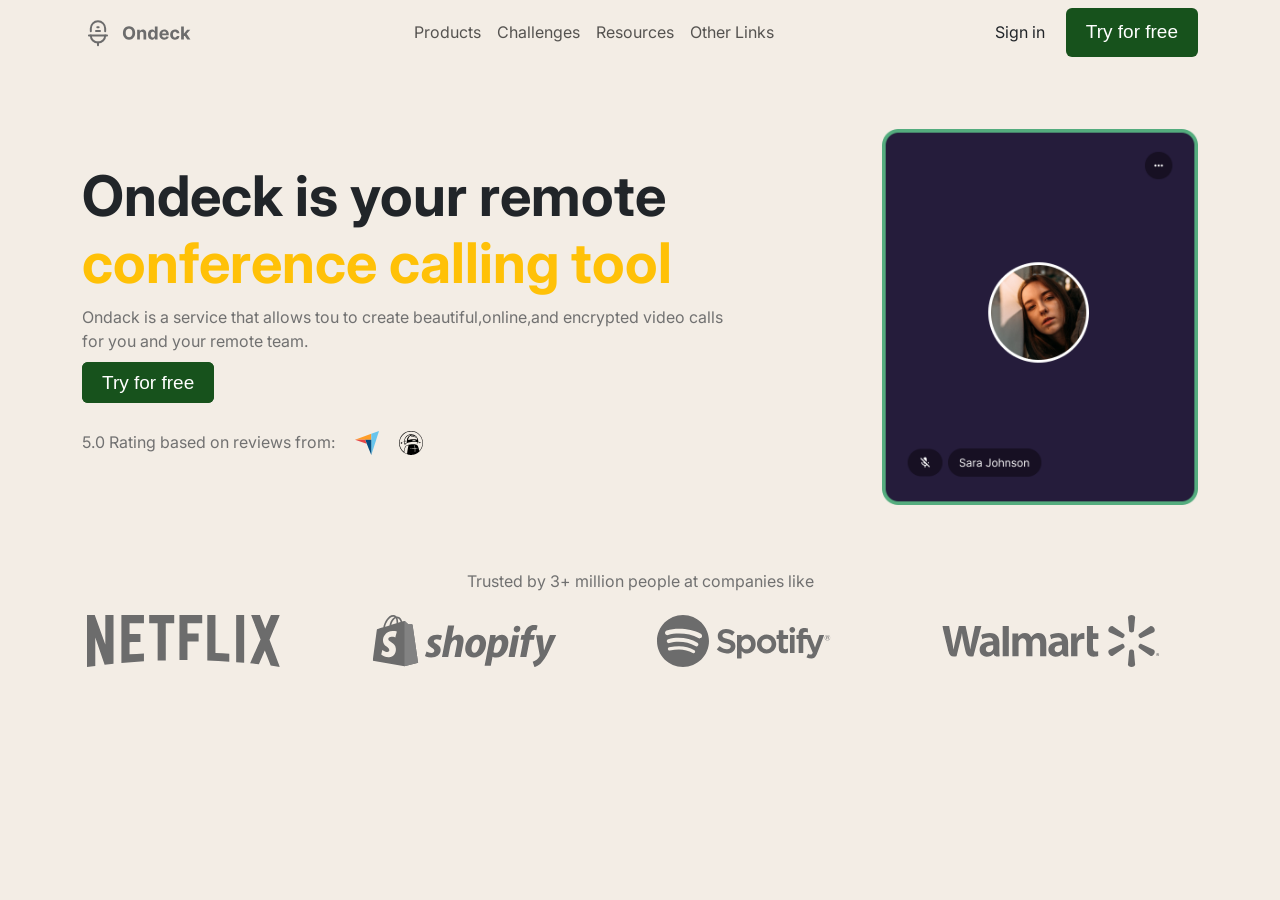
==== index.html @ 7b1e1439 "add initial files" ====
<!DOCTYPE html>
<html lang="en">
<head>
  <meta charset="UTF-8">
  <meta http-equiv="X-UA-Compatible" content="IE=edge">
  <meta name="viewport" content="width=device-width, initial-scale=1.0">
  <title>Bootstrap 5 Project</title>
  <link href="https://cdn.jsdelivr.net/npm/bootstrap@5.2.0/dist/css/bootstrap.min.css" rel="stylesheet">
  <link rel="stylesheet" href="css/style.css">

</head>
<body>

  <nav class="navbar navbar-expand-lg">

    <div class="container">
      <a class="navbar-brand" href="#"><img src="images/Logo.svg" alt="logo.svg"></a>
      <button class="navbar-toggler" type="button" data-bs-toggle="collapse" data-bs-target="#navbarSupportedContent" aria-controls="navbarSupportedContent" aria-expanded="false" aria-label="Toggle navigation">
        <span class="navbar-toggler-icon"></span>
      </button>
      <div class="collapse navbar-collapse" id="navbarSupportedContent">
        <ul class="navbar-nav me-auto ms-auto mb-2 mb-sm-0">
          <li class="nav-item">
            <a class="nav-link" href="#Products">Products</a>
          </li>
          <li class="nav-item">
            <a class="nav-link" href="#Challenges">Challenges</a>
          </li>  
          <li class="nav-item">
            <a class="nav-link" href="#Resources">Resources</a>
          </li> 
           <li class="nav-item">
            <a class="nav-link" href="#Other Links">Other Links</a>
          </li>

        </ul>
        <button class="btn me-2" type="submit">Sign in</button>
        <a class="btn1" href="">Try for free</a>

      </div>
    </div>
  </nav>

  <!--<nav class="navbar navbar-expand-lg">
    <div class="container">
    <img src="images/Logo.svg" alt="logo.svg">
      <button class="navbar-toggler" type="button" data-bs-toggle="collapse" data-bs-target="#navbarSupportedContent" aria-controls="navbarSupportedContent" aria-expanded="false" aria-label="Toggle navigation">
        <span class="navbar-toggler-icon"></span>
      </button>
        <div class="collapse navbar-collapse" id="navbarSupportedContent">   
          <ul class="navbar-nav me-auto ms-auto mb-2 mb-lg-0"> 
          <li class="nav-item">
            <a class="nav-link" href="#Products">Products</a>
          </li>
          <li class="nav-item">
            <a class="nav-link" href="#Challenges">Challenges</a>
          </li>  
          <li class="nav-item">
            <a class="nav-link" href="#Resources">Resources</a>
          </li> 
           <li class="nav-item">
            <a class="nav-link" href="#Other Links">Other Links</a>
          </li>
            <li class="nav-item">
            <a class="nav-link" href="#Sign in">Sign in</a>
          </li>
          
        </ul>
        
        <button type="button" class="btn btn-primary">Try for free</button>
      </div>
    </div>
  </nav> -->

  <section class="container section-1">
    <div class="row">
      <div class="col-lg-7 col-md-7 col-sm-7 col-12 sec1-col1">
        <div>
        <h1> Ondeck is your remote <span class="text-warning">conference calling tool</span></h1>
        <p class="text-color">Ondack is a service that allows tou to create beautiful,online,and encrypted video calls for you and your remote team.</p>
        <a class="btn1" href="">Try for free</a>
        <p class="text-color1">5.0 Rating based on reviews from: <img class="img1" src="images/Capterra Logo.svg" alt="Capterra logo.svg"> <img class="img1" src="images/AlternativeTo Logo.svg" alt=""> </p>
       

      </div>
      </div>
      <div class="col-lg-5 col-md-5 col-sm-5 col-12  text-end"> 
       <img class="img-fluid tillu"  src="images/Hero Image.png" alt="Hero image.png" >
      </div>
    </div>
  </section>

<section class="container section-2">
  <p class="text-color2">Trusted by 3+ million people at companies like</p>
      <div class="row">
       <div class="col-6 col-lg-3 col-sm-3"><img class="img2" src="images/Netflix Logo.svg" alt=""> </div>
       <div class="col-6 col-lg-3 col-sm-3"><img class="img2" src="images/Shopify Logo.svg" alt=""></div>
       <div class="col-6 col-lg-3 col-sm-3"><img class="img2" src="images/Spotify Logo.svg" alt=""></div>
       <div class="col-6 col-lg-3 col-sm-3"><img class="img2" src="images/Walmart Logo.svg" alt=""></div>
      </div>
</section>

  <script src="https://cdn.jsdelivr.net/npm/bootstrap@5.2.0/dist/js/bootstrap.bundle.min.js"></script>


</body>
</html>
---- css/style.css ----
@import url('https://fonts.googleapis.com/css2?family=Inter:wght@100;200;300;400;500;600;700;800;900&display=swap');
*{
    box-sizing: border-box;
    margin: 0;
    padding: 0;
}
body{
 background-color:#f3ede5;
 font-family: 'Inter', sans-serif;

}


.tillu{
    width: 70%;

}

.btn-color {
    color :#143417;
}

.text-color{
  color: #717171;
}

.text-color1{
    color: #717171;
    margin-top: 2rem;
  }

.text-color2{
    color: #717171;
    text-align: center;

}

 .img1{
    margin-left: 1rem;
  }

.img2{
    padding: 2%;
    
}


.section-1{
    padding-top: 4rem;
 padding-bottom: 4rem;

}
.sec1-col1{
    display: flex;
    align-items: center;
}
.sec1-col1 h1{
    font-size: 3.5rem;
    font-weight: 700;
}
.umesh{
    height: 200px;
    display: flex;
    justify-content:flex-start;
    align-items: center;
}



@media only screen and (max-width:1200px){
    
}
@media only screen and (max-width:996px){
    
}
@media only screen and (max-width:767px){
    .tillu{
    width: 100%;
    } 
}
@media only screen and (max-width:575px){
    .tillu{
        display: none;
    }
}
.btn1{
    background: #17521c;
    background-image: -webkit-linear-gradient(top, #17521c, #17521c);
    background-image: -moz-linear-gradient(top, #17521c, #17521c);
    background-image: -ms-linear-gradient(top, #17521c, #17521c);
    background-image: -o-linear-gradient(top, #17521c, #17521c);
    background-image: linear-gradient(to bottom, #17521c, #17521c);
    -webkit-border-radius: 6;
    -moz-border-radius: 6;
    border-radius: 6px;
    font-family: Arial;
    color: #ffffff;
    font-size: 19px;
    padding: 10px 20px 10px 20px;
    text-decoration: none;
  }
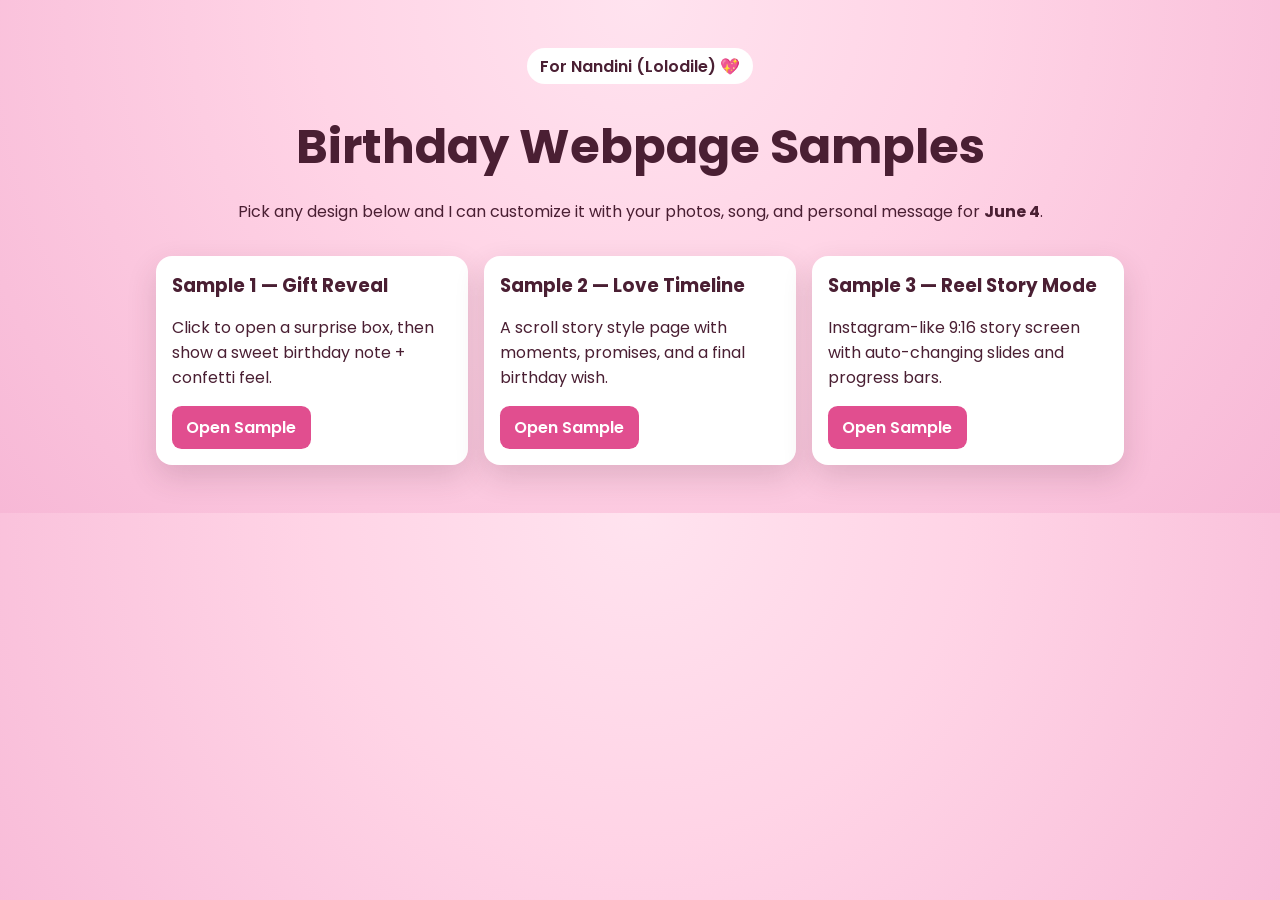
==== commit eb196548: "Create romantic birthday webpage samples for Nandini" ====
--- a/index.html
+++ b/index.html
@@ -1,107 +1,41 @@
-<!DOCTYPE html>
-<html lang="en">
-<head>
-  <meta charset="UTF-8">
-  <meta http-equiv="X-UA-Compatible" content="IE=edge">
-  <meta name="viewport" content="width=device-width, initial-scale=1.0">
-  <title>Bootstrap 5 Project</title>
-  <link href="https://cdn.jsdelivr.net/npm/bootstrap@5.2.0/dist/css/bootstrap.min.css" rel="stylesheet">
-  <link rel="stylesheet" href="css/style.css">
-
-</head>
-<body>
-
-  <nav class="navbar navbar-expand-lg">
-
-    <div class="container">
-      <a class="navbar-brand" href="#"><img src="images/Logo.svg" alt="logo.svg"></a>
-      <button class="navbar-toggler" type="button" data-bs-toggle="collapse" data-bs-target="#navbarSupportedContent" aria-controls="navbarSupportedContent" aria-expanded="false" aria-label="Toggle navigation">
-        <span class="navbar-toggler-icon"></span>
-      </button>
-      <div class="collapse navbar-collapse" id="navbarSupportedContent">
-        <ul class="navbar-nav me-auto ms-auto mb-2 mb-sm-0">
-          <li class="nav-item">
-            <a class="nav-link" href="#Products">Products</a>
-          </li>
-          <li class="nav-item">
-            <a class="nav-link" href="#Challenges">Challenges</a>
-          </li>  
-          <li class="nav-item">
-            <a class="nav-link" href="#Resources">Resources</a>
-          </li> 
-           <li class="nav-item">
-            <a class="nav-link" href="#Other Links">Other Links</a>
-          </li>
-
-        </ul>
-        <button class="btn me-2" type="submit">Sign in</button>
-        <a class="btn1" href="">Try for free</a>
-
-      </div>
-    </div>
-  </nav>
-
-  <!--<nav class="navbar navbar-expand-lg">
-    <div class="container">
-    <img src="images/Logo.svg" alt="logo.svg">
-      <button class="navbar-toggler" type="button" data-bs-toggle="collapse" data-bs-target="#navbarSupportedContent" aria-controls="navbarSupportedContent" aria-expanded="false" aria-label="Toggle navigation">
-        <span class="navbar-toggler-icon"></span>
-      </button>
-        <div class="collapse navbar-collapse" id="navbarSupportedContent">   
-          <ul class="navbar-nav me-auto ms-auto mb-2 mb-lg-0"> 
-          <li class="nav-item">
-            <a class="nav-link" href="#Products">Products</a>
-          </li>
-          <li class="nav-item">
-            <a class="nav-link" href="#Challenges">Challenges</a>
-          </li>  
-          <li class="nav-item">
-            <a class="nav-link" href="#Resources">Resources</a>
-          </li> 
-           <li class="nav-item">
-            <a class="nav-link" href="#Other Links">Other Links</a>
-          </li>
-            <li class="nav-item">
-            <a class="nav-link" href="#Sign in">Sign in</a>
-          </li>
-          
-        </ul>
-        
-        <button type="button" class="btn btn-primary">Try for free</button>
-      </div>
-    </div>
-  </nav> -->
-
-  <section class="container section-1">
-    <div class="row">
-      <div class="col-lg-7 col-md-7 col-sm-7 col-12 sec1-col1">
-        <div>
-        <h1> Ondeck is your remote <span class="text-warning">conference calling tool</span></h1>
-        <p class="text-color">Ondack is a service that allows tou to create beautiful,online,and encrypted video calls for you and your remote team.</p>
-        <a class="btn1" href="">Try for free</a>
-        <p class="text-color1">5.0 Rating based on reviews from: <img class="img1" src="images/Capterra Logo.svg" alt="Capterra logo.svg"> <img class="img1" src="images/AlternativeTo Logo.svg" alt=""> </p>
-       
-
-      </div>
-      </div>
-      <div class="col-lg-5 col-md-5 col-sm-5 col-12  text-end"> 
-       <img class="img-fluid tillu"  src="images/Hero Image.png" alt="Hero image.png" >
-      </div>
-    </div>
-  </section>
-
-<section class="container section-2">
-  <p class="text-color2">Trusted by 3+ million people at companies like</p>
-      <div class="row">
-       <div class="col-6 col-lg-3 col-sm-3"><img class="img2" src="images/Netflix Logo.svg" alt=""> </div>
-       <div class="col-6 col-lg-3 col-sm-3"><img class="img2" src="images/Shopify Logo.svg" alt=""></div>
-       <div class="col-6 col-lg-3 col-sm-3"><img class="img2" src="images/Spotify Logo.svg" alt=""></div>
-       <div class="col-6 col-lg-3 col-sm-3"><img class="img2" src="images/Walmart Logo.svg" alt=""></div>
-      </div>
-</section>
-
-  <script src="https://cdn.jsdelivr.net/npm/bootstrap@5.2.0/dist/js/bootstrap.bundle.min.js"></script>
-
-
-</body>
-</html>+<!DOCTYPE html>
+<html lang="en">
+<head>
+  <meta charset="UTF-8" />
+  <meta name="viewport" content="width=device-width, initial-scale=1.0" />
+  <title>Nandini Birthday Webpage Samples</title>
+  <link rel="stylesheet" href="css/style.css" />
+</head>
+<body>
+  <main class="container">
+    <header class="hero">
+      <p class="tag">For Nandini (Lolodile) 💖</p>
+      <h1>Birthday Webpage Samples</h1>
+      <p>
+        Pick any design below and I can customize it with your photos, song,
+        and personal message for <strong>June 4</strong>.
+      </p>
+    </header>
+
+    <section class="samples">
+      <article class="card">
+        <h2>Sample 1 — Gift Reveal</h2>
+        <p>Click to open a surprise box, then show a sweet birthday note + confetti feel.</p>
+        <a href="samples/gift-reveal.html">Open Sample</a>
+      </article>
+
+      <article class="card">
+        <h2>Sample 2 — Love Timeline</h2>
+        <p>A scroll story style page with moments, promises, and a final birthday wish.</p>
+        <a href="samples/love-timeline.html">Open Sample</a>
+      </article>
+
+      <article class="card">
+        <h2>Sample 3 — Reel Story Mode</h2>
+        <p>Instagram-like 9:16 story screen with auto-changing slides and progress bars.</p>
+        <a href="samples/reel-story.html">Open Sample</a>
+      </article>
+    </section>
+  </main>
+</body>
+</html>
--- a/css/style.css
+++ b/css/style.css
@@ -1,103 +1,44 @@
-@import url('https://fonts.googleapis.com/css2?family=Inter:wght@100;200;300;400;500;600;700;800;900&display=swap');
-*{
-    box-sizing: border-box;
-    margin: 0;
-    padding: 0;
-}
-body{
- background-color:#f3ede5;
- font-family: 'Inter', sans-serif;
-
-}
-
-
-.tillu{
-    width: 70%;
-
-}
-
-.btn-color {
-    color :#143417;
-}
-
-.text-color{
-  color: #717171;
-}
-
-.text-color1{
-    color: #717171;
-    margin-top: 2rem;
-  }
-
-.text-color2{
-    color: #717171;
-    text-align: center;
-
-}
-
- .img1{
-    margin-left: 1rem;
-  }
-
-.img2{
-    padding: 2%;
-    
-}
-
-
-.section-1{
-    padding-top: 4rem;
- padding-bottom: 4rem;
-
-}
-.sec1-col1{
-    display: flex;
-    align-items: center;
-}
-.sec1-col1 h1{
-    font-size: 3.5rem;
-    font-weight: 700;
-}
-.umesh{
-    height: 200px;
-    display: flex;
-    justify-content:flex-start;
-    align-items: center;
-}
-
-
-
-@media only screen and (max-width:1200px){
-    
-}
-@media only screen and (max-width:996px){
-    
-}
-@media only screen and (max-width:767px){
-    .tillu{
-    width: 100%;
-    } 
-}
-@media only screen and (max-width:575px){
-    .tillu{
-        display: none;
-    }
-}
-.btn1{
-    background: #17521c;
-    background-image: -webkit-linear-gradient(top, #17521c, #17521c);
-    background-image: -moz-linear-gradient(top, #17521c, #17521c);
-    background-image: -ms-linear-gradient(top, #17521c, #17521c);
-    background-image: -o-linear-gradient(top, #17521c, #17521c);
-    background-image: linear-gradient(to bottom, #17521c, #17521c);
-    -webkit-border-radius: 6;
-    -moz-border-radius: 6;
-    border-radius: 6px;
-    font-family: Arial;
-    color: #ffffff;
-    font-size: 19px;
-    padding: 10px 20px 10px 20px;
-    text-decoration: none;
-  }
-
-  +@import url('https://fonts.googleapis.com/css2?family=Poppins:wght@300;400;600;700&display=swap');
+
+* { box-sizing: border-box; }
+body {
+  margin: 0;
+  font-family: 'Poppins', sans-serif;
+  background: radial-gradient(circle at top, #ffe3ef, #ffd4e6 40%, #f7b8d6 100%);
+  color: #4a1f33;
+}
+.container {
+  max-width: 1000px;
+  margin: 0 auto;
+  padding: 2rem 1rem 3rem;
+}
+.hero { text-align: center; margin-bottom: 2rem; }
+.tag {
+  display: inline-block;
+  background: #fff;
+  border-radius: 999px;
+  padding: .35rem .8rem;
+  font-weight: 600;
+}
+h1 { font-size: clamp(2rem, 4vw, 3rem); margin: .7rem 0; }
+.samples {
+  display: grid;
+  gap: 1rem;
+  grid-template-columns: repeat(auto-fit, minmax(220px, 1fr));
+}
+.card {
+  background: #fff;
+  border-radius: 1rem;
+  padding: 1rem;
+  box-shadow: 0 12px 30px rgba(74, 31, 51, .16);
+}
+.card h2 { margin-top: 0; font-size: 1.15rem; }
+.card a {
+  display: inline-block;
+  text-decoration: none;
+  background: #e14e8f;
+  color: white;
+  padding: .55rem .9rem;
+  border-radius: .6rem;
+  font-weight: 600;
+}
